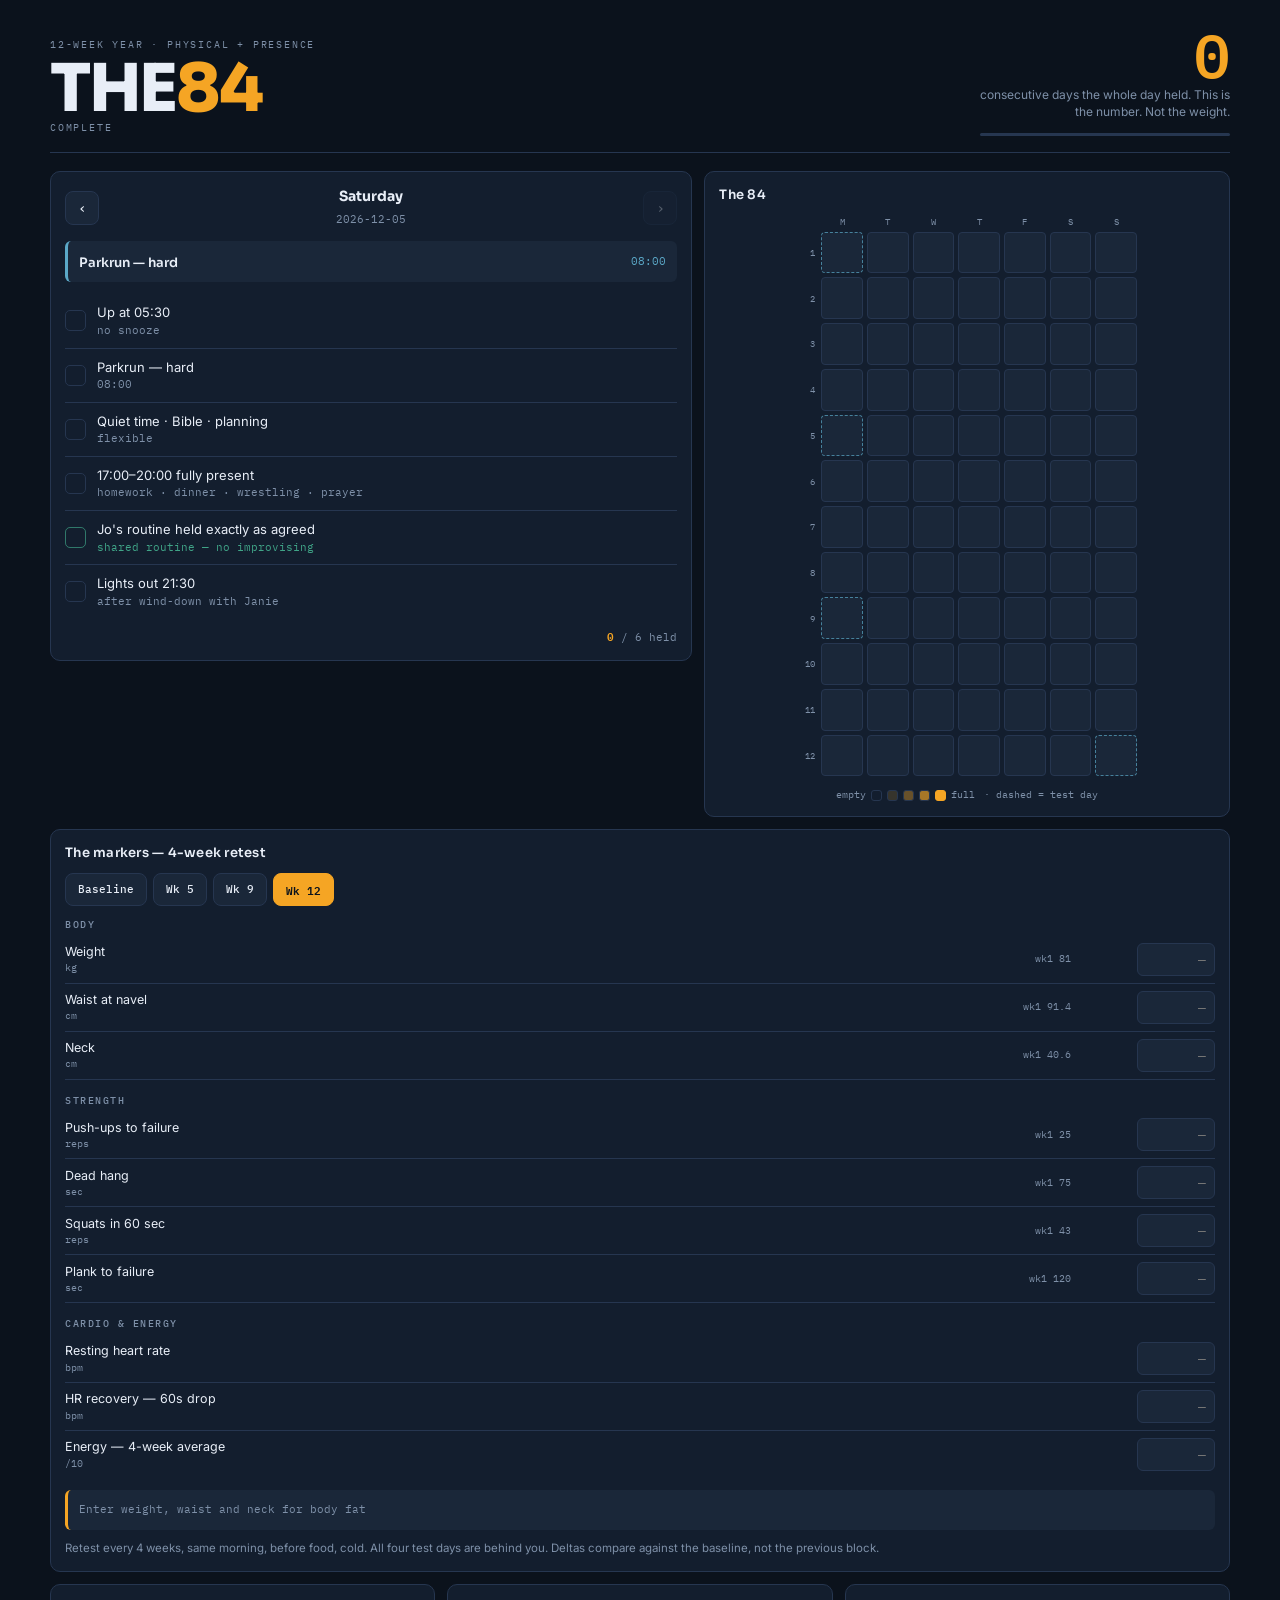
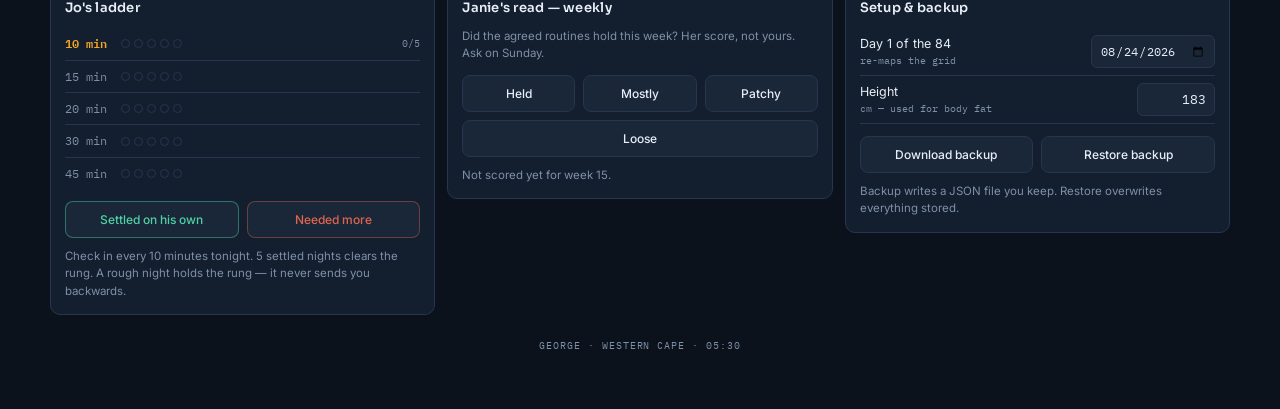
==== index.html @ e66fe317 "Convert the tracker to a standalone offline PWA the-84-v4.html was a fragment: it opened with <style" ====
<!doctype html>
<html lang="en">
<head>
<meta charset="utf-8" />
<meta name="viewport" content="width=device-width, initial-scale=1, viewport-fit=cover" />
<title>The 84</title>
<meta name="description" content="Personal 12-week accountability tracker — daily habits, training, and body metrics." />

<link rel="manifest" href="manifest.json" />
<meta name="theme-color" content="#0B121C" />

<meta name="apple-mobile-web-app-capable" content="yes" />
<meta name="mobile-web-app-capable" content="yes" />
<meta name="apple-mobile-web-app-status-bar-style" content="black-translucent" />
<meta name="apple-mobile-web-app-title" content="The 84" />
<link rel="apple-touch-icon" href="icons/apple-touch-icon.png" />
<link rel="icon" type="image/png" sizes="32x32" href="icons/favicon-32.png" />

<link rel="stylesheet" href="fonts.css" />
<style>

:root{
  --bg:#0B121C; --panel:#131E2E; --panel2:#1A2739; --line:#263650;
  --ink:#E8EEF7; --dim:#7E90A8;
  --amber:#F5A524; --sky:#5BA8C7; --mint:#4FD1A5; --clay:#E0654F;
  --r:10px; --gap:12px;
}
*{box-sizing:border-box;-webkit-tap-highlight-color:transparent}

#the84{background:var(--bg);color:var(--ink);font-family:'Inter',system-ui,-apple-system,sans-serif;
  padding:16px 14px 40px;line-height:1.45;overflow-x:hidden;max-width:100%}
#the84 .wrap{max-width:1180px;margin:0 auto;width:100%}

#the84 .eyebrow{font-family:'IBM Plex Mono',ui-monospace,monospace;font-size:10px;
  letter-spacing:.18em;text-transform:uppercase;color:var(--dim)}
#the84 h1{font-family:'Sora',system-ui,sans-serif;font-weight:800;
  font-size:clamp(38px,8vw,66px);line-height:.92;letter-spacing:-.035em;margin:6px 0 2px}
#the84 h1 span{color:var(--amber)}
#the84 h2{font-family:'Sora',system-ui,sans-serif;font-weight:600;font-size:13px;
  letter-spacing:.02em;margin:0 0 10px}
#the84 h3{font-family:'IBM Plex Mono',monospace;font-size:9.5px;letter-spacing:.16em;
  text-transform:uppercase;color:var(--dim);margin:14px 0 4px;font-weight:500}
#the84 h3:first-child{margin-top:0}
#the84 .panel{background:var(--panel);border:1px solid var(--line);border-radius:var(--r);
  padding:14px;min-width:0}

/* ---------- header (rebuilt) ---------- */
#the84 .head{border-bottom:1px solid var(--line);padding-bottom:16px;margin-bottom:18px}
#the84 .headL{min-width:0}
#the84 .headR{min-width:0;width:100%;margin-top:12px;
  border-top:1px solid var(--line);padding-top:12px}
#the84 .hero{display:flex;align-items:baseline;gap:12px}
#the84 .streakNum{font-family:'IBM Plex Mono',monospace;font-weight:600;
  font-size:clamp(42px,9vw,60px);line-height:1;color:var(--amber);flex:none}
#the84 .streakLbl{font-size:12px;color:var(--dim);min-width:0}
#the84 .prog{height:3px;background:var(--line);border-radius:2px;margin-top:12px;
  overflow:hidden;width:100%}
#the84 .prog i{display:block;height:100%;background:var(--amber);transition:width .3s}

@media (min-width:680px){
  #the84{padding:24px 22px 56px}
  #the84 .head{display:flex;justify-content:space-between;align-items:flex-end;gap:28px}
  #the84 .headL{flex:1 1 auto}
  #the84 .headR{flex:0 0 250px;max-width:250px;margin-top:0;border-top:none;padding-top:0}
  #the84 .hero{flex-direction:column;align-items:flex-end;gap:2px;text-align:right}
  #the84 .streakLbl{text-align:right}
}
@media (min-width:900px){
  #the84 .cols.main{grid-template-columns:minmax(0,1.1fr) minmax(0,.9fr)}
  #the84 .cols.rest{grid-template-columns:repeat(2,minmax(0,1fr))}
}
@media (min-width:1240px){#the84 .cols.rest{grid-template-columns:repeat(3,minmax(0,1fr))}}

#the84 .cols{display:grid;gap:var(--gap);grid-template-columns:minmax(0,1fr);align-items:start}
#the84 .cols + .cols{margin-top:var(--gap)}

#the84 .nav{display:flex;align-items:center;gap:8px;margin-bottom:12px}
#the84 .nav button{background:var(--panel2);border:1px solid var(--line);color:var(--ink);
  border-radius:8px;width:34px;height:34px;font-size:15px;cursor:pointer;
  font-family:'IBM Plex Mono',monospace;flex:none}
#the84 .nav button:disabled{opacity:.3;cursor:default}
#the84 .navLbl{flex:1;text-align:center;min-width:0}
#the84 .navLbl b{font-family:'Sora',sans-serif;font-size:14px;display:block}
#the84 .navLbl i{font-style:normal;font-size:11px;color:var(--dim);font-family:'IBM Plex Mono',monospace}

#the84 .train{display:flex;justify-content:space-between;align-items:center;gap:10px;
  background:var(--panel2);border-left:3px solid var(--sky);border-radius:6px;
  padding:9px 11px;margin-bottom:12px;flex-wrap:wrap}
#the84 .train b{font-family:'Sora',sans-serif;font-size:13px;font-weight:600}
#the84 .train i{font-style:normal;font-family:'IBM Plex Mono',monospace;font-size:11px;color:var(--sky)}

#the84 .chk{display:flex;align-items:center;gap:11px;padding:9px 0;
  border-bottom:1px solid var(--line);cursor:pointer}
#the84 .chk:last-child{border-bottom:none}
#the84 .box{flex:none;width:21px;height:21px;border-radius:5px;border:1.5px solid var(--line);
  display:flex;align-items:center;justify-content:center;font-size:12px;font-weight:700;
  color:var(--bg);transition:.14s}
#the84 .chk.on .box{background:var(--amber);border-color:var(--amber)}
#the84 .chk.shared .box{border-color:rgba(79,209,165,.5)}
#the84 .chk.shared.on .box{background:var(--mint);border-color:var(--mint)}
#the84 .chkTxt{flex:1;font-size:13px;min-width:0}
#the84 .chk.on .chkTxt{color:var(--dim)}
#the84 .chkTxt em{font-style:normal;display:block;font-size:10.5px;color:var(--dim);
  font-family:'IBM Plex Mono',monospace;margin-top:1px}
#the84 .chk.shared .chkTxt em{color:var(--mint);opacity:.75}
#the84 .chk:focus-visible{outline:2px solid var(--sky);outline-offset:2px;border-radius:4px}
#the84 .tally{font-family:'IBM Plex Mono',monospace;font-size:11px;color:var(--dim);
  text-align:right;margin-top:10px}
#the84 .tally b{color:var(--amber)}

#the84 .gridBox{max-width:340px;margin:0 auto}
#the84 .grid{display:grid;grid-template-columns:20px repeat(7,minmax(0,1fr));gap:4px;align-items:center}
#the84 .gh{font-family:'IBM Plex Mono',monospace;font-size:9px;color:var(--dim);text-align:center}
#the84 .gwk{font-family:'IBM Plex Mono',monospace;font-size:9px;color:var(--dim);
  text-align:right;padding-right:2px}
#the84 .cell{aspect-ratio:1;border-radius:4px;background:var(--panel2);
  border:1px solid var(--line);cursor:pointer;position:relative}
#the84 .cell.d1{background:rgba(245,165,36,.16)}
#the84 .cell.d2{background:rgba(245,165,36,.38)}
#the84 .cell.d3{background:rgba(245,165,36,.66)}
#the84 .cell.d4{background:var(--amber);border-color:var(--amber)}
#the84 .cell.today{box-shadow:0 0 0 2px var(--sky)}
#the84 .cell.future{opacity:.4;cursor:default}
#the84 .cell.test{border-style:dashed;border-color:rgba(91,168,199,.7)}
#the84 .cell:focus-visible{outline:2px solid var(--sky);outline-offset:2px}
#the84 .legend{display:flex;align-items:center;gap:5px;margin-top:12px;justify-content:center;
  font-family:'IBM Plex Mono',monospace;font-size:9.5px;color:var(--dim);flex-wrap:wrap}
#the84 .lk{width:11px;height:11px;border-radius:3px;border:1px solid var(--line);flex:none}

#the84 .rung{display:flex;align-items:center;gap:10px;padding:7px 0;border-bottom:1px solid var(--line)}
#the84 .rung:last-of-type{border-bottom:none}
#the84 .rungN{flex:none;width:46px;font-family:'IBM Plex Mono',monospace;font-size:12px;color:var(--dim)}
#the84 .rung.cur .rungN{color:var(--amber);font-weight:600}
#the84 .rung.done .rungN{color:var(--mint)}
#the84 .pips{display:flex;gap:4px;flex:1}
#the84 .pip{width:9px;height:9px;border-radius:50%;border:1px solid var(--line);flex:none}
#the84 .pip.on{background:var(--mint);border-color:var(--mint)}
#the84 .rungS{font-family:'IBM Plex Mono',monospace;font-size:10px;color:var(--dim);flex:none}

#the84 .btnrow{display:flex;gap:8px;margin-top:12px;flex-wrap:wrap}
#the84 .btn{flex:1 1 96px;padding:10px;border-radius:8px;border:1px solid var(--line);
  background:var(--panel2);color:var(--ink);font-size:12px;font-weight:500;cursor:pointer;
  font-family:'Inter',sans-serif}
#the84 .btn.good{border-color:rgba(79,209,165,.45);color:var(--mint)}
#the84 .btn.bad{border-color:rgba(224,101,79,.4);color:var(--clay)}
#the84 .btn.on{background:var(--amber);color:var(--bg);border-color:var(--amber);font-weight:600}
#the84 .btn.sm{flex:0 0 auto;padding:6px 12px;font-size:11px;font-family:'IBM Plex Mono',monospace}
#the84 .btn:focus-visible{outline:2px solid var(--sky);outline-offset:2px}

#the84 .mrow{display:flex;align-items:center;gap:8px;padding:7px 0;border-bottom:1px solid var(--line)}
#the84 .mrow:last-of-type{border-bottom:none}
#the84 .mlbl{flex:1;font-size:12.5px;min-width:0}
#the84 .mlbl em{font-style:normal;display:block;font-size:10px;color:var(--dim);
  font-family:'IBM Plex Mono',monospace}
#the84 input[type=number],#the84 input[type=text],#the84 input[type=date]{
  background:var(--panel2);border:1px solid var(--line);color:var(--ink);
  border-radius:6px;padding:7px 8px;font-size:13px;
  font-family:'IBM Plex Mono',monospace;text-align:right;width:78px;flex:none}
#the84 input[type=date]{width:auto;text-align:left;font-size:12px}
#the84 input:focus-visible{outline:2px solid var(--sky);outline-offset:1px}
#the84 .base{font-family:'IBM Plex Mono',monospace;font-size:10px;color:var(--dim);
  width:56px;text-align:right;flex:none}
#the84 .delta{font-family:'IBM Plex Mono',monospace;font-size:10.5px;width:50px;
  text-align:right;flex:none}
#the84 .up{color:var(--mint)} #the84 .dn{color:var(--clay)}

#the84 .calc{background:var(--panel2);border-radius:6px;padding:10px 11px;margin-top:12px;
  border-left:3px solid var(--amber)}
#the84 .calcRow{display:flex;justify-content:space-between;align-items:baseline;gap:10px;
  font-family:'IBM Plex Mono',monospace;font-size:11px;color:var(--dim);padding:2px 0}
#the84 .calcRow b{color:var(--ink);font-size:14px;font-weight:600;white-space:nowrap}
#the84 .calcRow b.amb{color:var(--amber)}

#the84 .blocks{display:flex;gap:6px;margin-bottom:12px;flex-wrap:wrap}
#the84 .note{font-size:11.5px;color:var(--dim);margin-top:10px;line-height:1.5}
#the84 .toast{position:fixed;bottom:16px;left:50%;transform:translateX(-50%);
  background:var(--panel2);border:1px solid var(--line);color:var(--ink);
  padding:9px 15px;border-radius:20px;font-size:12px;z-index:99;opacity:0;
  transition:.25s;pointer-events:none}
#the84 .toast.show{opacity:1}
#the84 .foot{text-align:center;font-family:'IBM Plex Mono',monospace;font-size:9.5px;
  color:var(--dim);letter-spacing:.1em;margin-top:24px}
@media (prefers-reduced-motion:reduce){#the84 *{transition:none!important}}
</style>
<style>
/* Standalone-app adjustments. The stylesheet above is the app's own, unchanged;
   these rules only handle being a real page instead of an embedded fragment. */
html,body{margin:0;padding:0;background:var(--bg)}
body{
  /* viewport-fit=cover lets the page paint under the notch and home indicator;
     inset the content back out of them. */
  padding:env(safe-area-inset-top) env(safe-area-inset-right)
          env(safe-area-inset-bottom) env(safe-area-inset-left);
  -webkit-text-size-adjust:100%;
}
/* keep the toast clear of the home indicator */
#the84 .toast{bottom:calc(16px + env(safe-area-inset-bottom))}
</style>
</head>
<body>
<div id="the84"><div class="wrap">

  <div class="head">
    <div class="headL">
      <div class="eyebrow">12-week year · physical + presence</div>
      <h1>THE<span>84</span></h1>
      <div class="eyebrow" id="subhead">Loading…</div>
    </div>
    <div class="headR">
      <div class="hero">
        <div class="streakNum" id="streak">0</div>
        <div class="streakLbl">consecutive days the whole day held. This is the number. Not the weight.</div>
      </div>
      <div class="prog"><i id="progBar" style="width:0%"></i></div>
    </div>
  </div>

  <div class="cols main">
    <div class="panel">
      <div class="nav">
        <button id="prev" aria-label="Previous day">‹</button>
        <div class="navLbl"><b id="dayName">—</b><i id="dayMeta">—</i></div>
        <button id="next" aria-label="Next day">›</button>
      </div>
      <div class="train"><div><b id="trainWhat">—</b></div><i id="trainWhen">—</i></div>
      <div id="checks"></div>
      <div class="tally" id="tally"></div>
    </div>

    <div class="panel">
      <h2>The 84</h2>
      <div class="gridBox">
        <div class="grid" id="grid"></div>
        <div class="legend">
          <span>empty</span><span class="lk"></span>
          <span class="lk" style="background:rgba(245,165,36,.16)"></span>
          <span class="lk" style="background:rgba(245,165,36,.38)"></span>
          <span class="lk" style="background:rgba(245,165,36,.66)"></span>
          <span class="lk" style="background:#F5A524;border-color:#F5A524"></span>
          <span>full</span>
          <span style="margin-left:4px">· dashed = test day</span>
        </div>
      </div>
    </div>
  </div>

  <div class="cols rest">
    <div class="panel" style="grid-column:1/-1">
      <h2>The markers — 4-week retest</h2>
      <div class="blocks" id="blocks"></div>
      <div id="metrics"></div>
      <div class="calc" id="calc"></div>
      <div class="note" id="testNote"></div>
    </div>

    <div class="panel">
      <h2>Jo's ladder</h2>
      <div id="ladder"></div>
      <div class="btnrow">
        <button class="btn good" id="joGood">Settled on his own</button>
        <button class="btn bad" id="joBad">Needed more</button>
      </div>
      <div class="note" id="joNote"></div>
    </div>

    <div class="panel">
      <h2>Janie's read — weekly</h2>
      <div class="note" style="margin:0 0 10px">Did the agreed routines hold this week? Her score, not yours. Ask on Sunday.</div>
      <div class="btnrow" id="janie"></div>
      <div class="note" id="janieNote"></div>
    </div>

    <div class="panel">
      <h2>Setup &amp; backup</h2>
      <div class="mrow"><div class="mlbl">Day 1 of the 84<em>re-maps the grid</em></div>
        <input type="date" id="startDate"></div>
      <div class="mrow"><div class="mlbl">Height<em>cm — used for body fat</em></div>
        <input type="text" inputmode="decimal" id="height"></div>
      <div class="btnrow">
        <button class="btn" id="exp">Download backup</button>
        <button class="btn" id="impBtn">Restore backup</button>
      </div>
      <input type="file" id="imp" accept="application/json" style="display:none">
      <div class="note">Backup writes a JSON file you keep. Restore overwrites everything stored.</div>
    </div>
  </div>

  <div class="foot">GEORGE · WESTERN CAPE · 05:30</div>
  <div class="toast" id="toast"></div>
</div></div>

<script>
(function(){
const KEY='the84:state:v1';
const $=id=>document.getElementById(id);

const PLAN={
  1:{t:'Lift — legs priority',w:'05:45–06:45',q:'07:15',s:'17:00',n:'Pickup 14:30'},
  2:{t:'Run — 4×4 intervals',w:'05:45–06:50',q:'07:50',s:'15:15',n:'School run 07:15 · leave 15:40'},
  3:{t:'Lift — legs priority',w:'05:45–06:45',q:'07:15',s:'17:00',n:'Art class 14:00 · pickup covered'},
  4:{t:'Run — easy Zone 2',w:'05:45–06:50',q:'07:50',s:'15:15',n:'School run 07:15 · leave 15:40'},
  5:{t:'Lift — legs priority',w:'05:45–06:45',q:'07:15',s:'17:00',n:''},
  6:{t:'Parkrun — hard',w:'08:00',q:'flexible',s:'—',n:''},
  0:{t:'Mobility + walk',w:'post-church',q:'flexible',s:'—',n:'Church 10:00'}
};
const DN=['Sunday','Monday','Tuesday','Wednesday','Thursday','Friday','Saturday'];

const BODY=[
  {k:'weight',l:'Weight',u:'kg',good:'down'},
  {k:'waist',l:'Waist at navel',u:'cm',good:'down'},
  {k:'neck',l:'Neck',u:'cm',good:'none'}
];
const STRENGTH=[
  {k:'push',l:'Push-ups to failure',u:'reps',good:'up'},
  {k:'hang',l:'Dead hang',u:'sec',good:'up'},
  {k:'squat60',l:'Squats in 60 sec',u:'reps',good:'up'},
  {k:'plank',l:'Plank to failure',u:'sec',good:'up'}
];
const CARDIO=[
  {k:'rhr',l:'Resting heart rate',u:'bpm',good:'down'},
  {k:'hrr',l:'HR recovery — 60s drop',u:'bpm',good:'up'},
  {k:'energy',l:'Energy — 4-week average',u:'/10',good:'up'}
];
const RUNGS=[10,15,20,30,45], NIGHTS=5;
const OFFSETS=[0,28,56,83];               // final test lands on day 84, inside the grid
const LABELS=['Baseline','Wk 5','Wk 9','Wk 12'];
const SEED={b1:{date:'2026-08-24',weight:81,waist:91.4,neck:40.6,push:25,hang:75,squat60:43,plank:120}};

let S={start:'2026-08-24',height:183,days:{},jo:{rung:0,nights:0,log:{}},janie:{},tests:null};
let cur=iso(new Date()), blk=null;

function iso(d){return d.getFullYear()+'-'+String(d.getMonth()+1).padStart(2,'0')+'-'+String(d.getDate()).padStart(2,'0')}
function parse(s){const p=s.split('-');return new Date(+p[0],+p[1]-1,+p[2])}
function addDays(s,n){const d=parse(s);d.setDate(d.getDate()+n);return iso(d)}
function dayIndex(s){return Math.round((parse(s)-parse(S.start))/86400000)}
function testDay(n){return addDays(S.start,OFFSETS[n-1])}
function num(v){                            // accepts 91,4 and 91.4
  if(v===''||v==null)return null;
  const n=parseFloat(String(v).replace(',','.'));
  return isNaN(n)?null:n;
}

function bodyFat(t){
  if(!t||t.waist==null||t.neck==null||!S.height)return null;
  const d=t.waist-t.neck; if(d<=0)return null;
  const v=495/(1.0324-0.19077*Math.log10(d)+0.15456*Math.log10(S.height))-450;
  return (v>0&&v<60)?v:null;
}

function checksFor(d){
  const dow=parse(d).getDay(),p=PLAN[dow],wk=dow>=1&&dow<=5;
  const c=[{k:'rise',t:'Up at 05:30',s:'no snooze'},{k:'train',t:p.t,s:p.w},
           {k:'quiet',t:'Quiet time · Bible · planning',s:wk?'from '+p.q:'flexible'}];
  if(wk){c.push({k:'deep',t:'08:00–09:30 deep work held',s:'no meetings booked in'});
         c.push({k:'shut',t:'Work shut down by '+p.s,s:'tomorrow planned, laptop closed'})}
  c.push({k:'present',t:'17:00–20:00 fully present',s:'homework · dinner · wrestling · prayer'});
  c.push({k:'jo',t:"Jo's routine held exactly as agreed",s:'shared routine — no improvising',shared:true});
  c.push({k:'lights',t:'Lights out 21:30',s:'after wind-down with Janie'});
  return c;
}

function toast(m){const t=$('toast');t.textContent=m;t.classList.add('show');
  setTimeout(()=>t.classList.remove('show'),1900)}

function load(){
  try{const raw=localStorage.getItem(KEY);if(raw)S=Object.assign(S,JSON.parse(raw))}catch(e){}
  if(!S.tests||!S.tests.b1){S.tests=Object.assign({},SEED,S.tests||{});save()}
}
let tmr;
function write(){
  try{localStorage.setItem(KEY,JSON.stringify(S))}
  catch(e){toast('Could not save — this session only')}}
function save(){clearTimeout(tmr);tmr=setTimeout(()=>{tmr=null;write()},400)}
// A home-screen app can be suspended before the 400ms timer fires; flush first.
function flush(){if(tmr){clearTimeout(tmr);tmr=null;write()}}
document.addEventListener('visibilitychange',()=>{if(document.visibilityState==='hidden')flush()});
window.addEventListener('pagehide',flush);

function dayScore(d){const c=checksFor(d),r=S.days[d]||{};let n=0;
  c.forEach(x=>{if(r[x.k])n++});return{n:n,of:c.length}}
function streak(){let n=0,d=iso(new Date());
  if(dayScore(d).n<dayScore(d).of)d=addDays(d,-1);
  for(;;){const s=dayScore(d);if(s.n>0&&s.n===s.of){n++;d=addDays(d,-1)}else break}return n}

function metricRows(host,list,b,base){
  list.forEach(x=>{
    const row=document.createElement('div');row.className='mrow';
    const bv=base?base[x.k]:null, v=b?b[x.k]:null;
    let dl='',cl='';
    if(bv!=null&&v!=null&&blk>1&&x.good!=='none'){
      const d=Math.round((v-bv)*10)/10;
      if(d!==0){dl=(d>0?'+':'')+d;cl=((d>0)===(x.good==='up'))?'up':'dn'}
    }
    row.innerHTML='<div class="mlbl">'+x.l+'<em>'+x.u+'</em></div>'+
      '<div class="base">'+(blk>1&&bv!=null?'wk1 '+bv:'')+'</div>'+
      '<div class="delta '+cl+'">'+dl+'</div>';
    const inp=document.createElement('input');
    inp.type='text';inp.inputMode='decimal';
    inp.setAttribute('aria-label',x.l);inp.value=v!=null?v:'';inp.placeholder='—';
    inp.onchange=()=>{
      S.tests['b'+blk]=S.tests['b'+blk]||{date:testDay(blk)};
      S.tests['b'+blk][x.k]=num(inp.value);
      save();render()};
    row.appendChild(inp);host.appendChild(row);
  });
}

function render(){
  const idx=dayIndex(cur),wk=Math.max(1,Math.floor(idx/7)+1);
  const todayIdx=dayIndex(iso(new Date()));
  if(blk===null)blk=Math.min(4,Math.max(1,Math.floor(todayIdx/28)+1));

  $('subhead').textContent = idx<0?'Starts '+S.start
    : idx>83?'Complete':'Week '+wk+' of 12 · day '+(idx+1)+' of 84';
  $('streak').textContent=streak();
  const done=Object.keys(S.days).filter(d=>{const s=dayScore(d);return s.n>0&&s.n===s.of}).length;
  $('progBar').style.width=Math.min(100,done/84*100)+'%';

  const dow=parse(cur).getDay(),p=PLAN[dow];
  $('dayName').textContent=DN[dow];
  $('dayMeta').textContent=cur+(p.n?' · '+p.n:'');
  $('trainWhat').textContent=p.t;$('trainWhen').textContent=p.w;
  $('next').disabled = cur>=iso(new Date());

  const rec=S.days[cur]||{},box=$('checks');box.innerHTML='';
  checksFor(cur).forEach(c=>{
    const el=document.createElement('div');
    el.className='chk'+(rec[c.k]?' on':'')+(c.shared?' shared':'');
    el.tabIndex=0;el.setAttribute('role','checkbox');
    el.setAttribute('aria-checked',rec[c.k]?'true':'false');
    el.innerHTML='<div class="box">'+(rec[c.k]?'✓':'')+'</div><div class="chkTxt">'+c.t+'<em>'+c.s+'</em></div>';
    const go=()=>{S.days[cur]=S.days[cur]||{};S.days[cur][c.k]=!S.days[cur][c.k];save();render()};
    el.onclick=go;el.onkeydown=e=>{if(e.key===' '||e.key==='Enter'){e.preventDefault();go()}};
    box.appendChild(el);
  });
  const sc=dayScore(cur);$('tally').innerHTML='<b>'+sc.n+'</b> / '+sc.of+' held';

  const g=$('grid');g.innerHTML='';
  g.appendChild(Object.assign(document.createElement('div'),{className:'gh'}));
  ['M','T','W','T','F','S','S'].forEach(x=>{const e=document.createElement('div');
    e.className='gh';e.textContent=x;g.appendChild(e)});
  const today=iso(new Date());
  const testDays=[1,2,3,4].map(testDay);
  for(let w=0;w<12;w++){
    const l=document.createElement('div');l.className='gwk';l.textContent=w+1;g.appendChild(l);
    for(let i=0;i<7;i++){
      const d=addDays(S.start,w*7+i),c=document.createElement('div'),s=dayScore(d);
      const lvl=s.n===0?0:s.n===s.of?4:s.n>=s.of-2?3:s.n>=Math.ceil(s.of/2)?2:1;
      c.className='cell'+(lvl?' d'+lvl:'')+(d===today?' today':'')+(d>today?' future':'')+
        (testDays.indexOf(d)>-1?' test':'');
      c.title=d+' — '+s.n+'/'+s.of+(testDays.indexOf(d)>-1?' · test day':'');
      if(d<=today){c.tabIndex=0;
        const go=()=>{cur=d;render();window.scrollTo({top:0,behavior:'smooth'})};
        c.onclick=go;c.onkeydown=e=>{if(e.key==='Enter'||e.key===' '){e.preventDefault();go()}}}
      g.appendChild(c);
    }
  }

  const bb=$('blocks');bb.innerHTML='';
  [1,2,3,4].forEach(n=>{
    const b=document.createElement('button');
    b.className='btn sm'+(blk===n?' on':'');b.textContent=LABELS[n-1];
    b.onclick=()=>{blk=n;render()};bb.appendChild(b);
  });
  const base=S.tests.b1||{}, B=S.tests['b'+blk]||{};
  const m=$('metrics');m.innerHTML='';
  const hA=document.createElement('h3');hA.textContent='Body';m.appendChild(hA);
  metricRows(m,BODY,B,base);
  const hB=document.createElement('h3');hB.textContent='Strength';m.appendChild(hB);
  metricRows(m,STRENGTH,B,base);
  const hC=document.createElement('h3');hC.textContent='Cardio & energy';m.appendChild(hC);
  metricRows(m,CARDIO,B,base);

  const bf=bodyFat(B), bf0=bodyFat(base), c=$('calc');
  if(bf!=null&&B.weight!=null){
    const fat=B.weight*bf/100, lean=B.weight-fat;
    let d='';
    if(bf0!=null&&blk>1){const dd=Math.round((bf-bf0)*10)/10;
      if(dd!==0)d=' <span class="'+(dd<0?'up':'dn')+'">'+(dd>0?'+':'')+dd+'</span>'}
    c.innerHTML='<div class="calcRow"><span>Body fat — Navy estimate</span><b class="amb">'+bf.toFixed(1)+'%'+d+'</b></div>'+
      '<div class="calcRow"><span>Fat mass</span><b>'+fat.toFixed(1)+' kg</b></div>'+
      '<div class="calcRow"><span>Lean mass</span><b>'+lean.toFixed(1)+' kg</b></div>'+
      '<div class="calcRow"><span>Waist-to-height</span><b>'+(B.waist/S.height).toFixed(3)+'</b></div>';
  } else c.innerHTML='<div class="calcRow"><span>Enter weight, waist and neck for body fat</span></div>';

  const nextT=testDays.filter(d=>d>today)[0];
  $('testNote').textContent='Retest every 4 weeks, same morning, before food, cold. '+
    (nextT?'Next test day: '+nextT+'.':'All four test days are behind you.')+
    ' Deltas compare against the baseline, not the previous block.';

  const L=$('ladder');L.innerHTML='';
  RUNGS.forEach((mm,i)=>{
    const el=document.createElement('div');
    el.className='rung'+(i===S.jo.rung?' cur':'')+(i<S.jo.rung?' done':'');
    let pips='';for(let k=0;k<NIGHTS;k++){const on=i<S.jo.rung||(i===S.jo.rung&&k<S.jo.nights);
      pips+='<span class="pip'+(on?' on':'')+'"></span>'}
    el.innerHTML='<div class="rungN">'+mm+' min</div><div class="pips">'+pips+'</div>'+
      '<div class="rungS">'+(i<S.jo.rung?'cleared':i===S.jo.rung?S.jo.nights+'/'+NIGHTS:'')+'</div>';
    L.appendChild(el);
  });
  $('joNote').textContent = S.jo.rung>=RUNGS.length
    ? 'Ladder complete. He goes down on his own. You sleep in your own bed.'
    : 'Check in every '+RUNGS[S.jo.rung]+' minutes tonight. '+NIGHTS+' settled nights clears the rung. A rough night holds the rung — it never sends you backwards.';

  const jw='w'+wk,jv=S.janie[jw]||0,jb=$('janie');jb.innerHTML='';
  [['Held',5],['Mostly',4],['Patchy',2],['Loose',1]].forEach(([l,v])=>{
    const b=document.createElement('button');b.className='btn'+(jv===v?' on':'');b.textContent=l;
    b.onclick=()=>{S.janie[jw]=(jv===v?0:v);save();render()};jb.appendChild(b)});
  const s2=Object.values(S.janie).filter(x=>x>0);
  $('janieNote').textContent = s2.length
    ? 'Weeks scored: '+s2.length+' · average '+(s2.reduce((a,b)=>a+b,0)/s2.length).toFixed(1)+'/5'
    : 'Not scored yet for week '+wk+'.';

  $('startDate').value=S.start;
  $('height').value=S.height||'';
}

$('prev').onclick=()=>{cur=addDays(cur,-1);render()};
$('next').onclick=()=>{if(cur<iso(new Date())){cur=addDays(cur,1);render()}};
$('joGood').onclick=()=>{
  if(S.jo.rung>=RUNGS.length)return;
  S.jo.nights++;S.jo.log[cur]=1;
  if(S.jo.nights>=NIGHTS){S.jo.rung++;S.jo.nights=0;
    toast(S.jo.rung>=RUNGS.length?'Ladder complete.':'Rung cleared — now '+RUNGS[S.jo.rung]+' min')}
  else toast('Logged. '+(NIGHTS-S.jo.nights)+' to clear the rung');
  save();render()};
$('joBad').onclick=()=>{S.jo.log[cur]=0;toast('Logged. Same rung tomorrow — no penalty.');save();render()};
$('startDate').onchange=e=>{S.start=e.target.value;save();render()};
$('height').onchange=e=>{S.height=num(e.target.value);save();render()};

$('exp').onclick=()=>{
  const blob=new Blob([JSON.stringify(S,null,2)],{type:'application/json'});
  const a=document.createElement('a');a.href=URL.createObjectURL(blob);
  a.download='the84-backup-'+iso(new Date())+'.json';a.click();
  URL.revokeObjectURL(a.href);toast('Backup downloaded')};
$('impBtn').onclick=()=>$('imp').click();
$('imp').onchange=e=>{
  const f=e.target.files[0];if(!f)return;
  const r=new FileReader();
  r.onload=()=>{try{S=Object.assign(S,JSON.parse(r.result));save();render();toast('Backup restored')}
    catch(err){toast('That file could not be read')}};
  r.readAsText(f);e.target.value=''};

load();render();
})();
</script>

<script>
  // Registering the service worker is what makes the app available offline.
  // Failure is non-fatal — the app still runs, it just needs the network.
  if ('serviceWorker' in navigator) {
    window.addEventListener('load', function () {
      navigator.serviceWorker.register('sw.js', { scope: './' }).catch(function (err) {
        console.warn('Service worker registration failed:', err);
      });
    });
  }
</script>
</body>
</html>
---- fonts.css ----
/*
 * Self-hosted latin subsets of the three Google fonts the app uses.
 * Bundled rather than @import-ed from fonts.googleapis.com so the app renders
 * in its real typefaces with no network — an @import would silently fall back
 * to system fonts offline.
 *
 * Inter and Sora are variable fonts: one file each covers every weight.
 * All three are licensed under the SIL Open Font License 1.1.
 *
 * Generated by tools/fetch-fonts.js — do not edit by hand.
 */
@font-face{font-family:'IBM Plex Mono';font-style:normal;font-weight:400;font-display:swap;
  src:url(fonts/ibm-plex-mono-400.woff2) format('woff2');
  unicode-range:U+0000-00FF, U+0131, U+0152-0153, U+02BB-02BC, U+02C6, U+02DA, U+02DC, U+0304, U+0308, U+0329, U+2000-206F, U+20AC, U+2122, U+2191, U+2193, U+2212, U+2215, U+FEFF, U+FFFD}
@font-face{font-family:'IBM Plex Mono';font-style:normal;font-weight:500;font-display:swap;
  src:url(fonts/ibm-plex-mono-500.woff2) format('woff2');
  unicode-range:U+0000-00FF, U+0131, U+0152-0153, U+02BB-02BC, U+02C6, U+02DA, U+02DC, U+0304, U+0308, U+0329, U+2000-206F, U+20AC, U+2122, U+2191, U+2193, U+2212, U+2215, U+FEFF, U+FFFD}
@font-face{font-family:'IBM Plex Mono';font-style:normal;font-weight:600;font-display:swap;
  src:url(fonts/ibm-plex-mono-600.woff2) format('woff2');
  unicode-range:U+0000-00FF, U+0131, U+0152-0153, U+02BB-02BC, U+02C6, U+02DA, U+02DC, U+0304, U+0308, U+0329, U+2000-206F, U+20AC, U+2122, U+2191, U+2193, U+2212, U+2215, U+FEFF, U+FFFD}
@font-face{font-family:'Inter';font-style:normal;font-weight:100 900;font-display:swap;
  src:url(fonts/inter-var.woff2) format('woff2');
  unicode-range:U+0000-00FF, U+0131, U+0152-0153, U+02BB-02BC, U+02C6, U+02DA, U+02DC, U+0304, U+0308, U+0329, U+2000-206F, U+20AC, U+2122, U+2191, U+2193, U+2212, U+2215, U+FEFF, U+FFFD}
@font-face{font-family:'Sora';font-style:normal;font-weight:100 800;font-display:swap;
  src:url(fonts/sora-var.woff2) format('woff2');
  unicode-range:U+0000-00FF, U+0131, U+0152-0153, U+02BB-02BC, U+02C6, U+02DA, U+02DC, U+0304, U+0308, U+0329, U+2000-206F, U+20AC, U+2122, U+2191, U+2193, U+2212, U+2215, U+FEFF, U+FFFD}
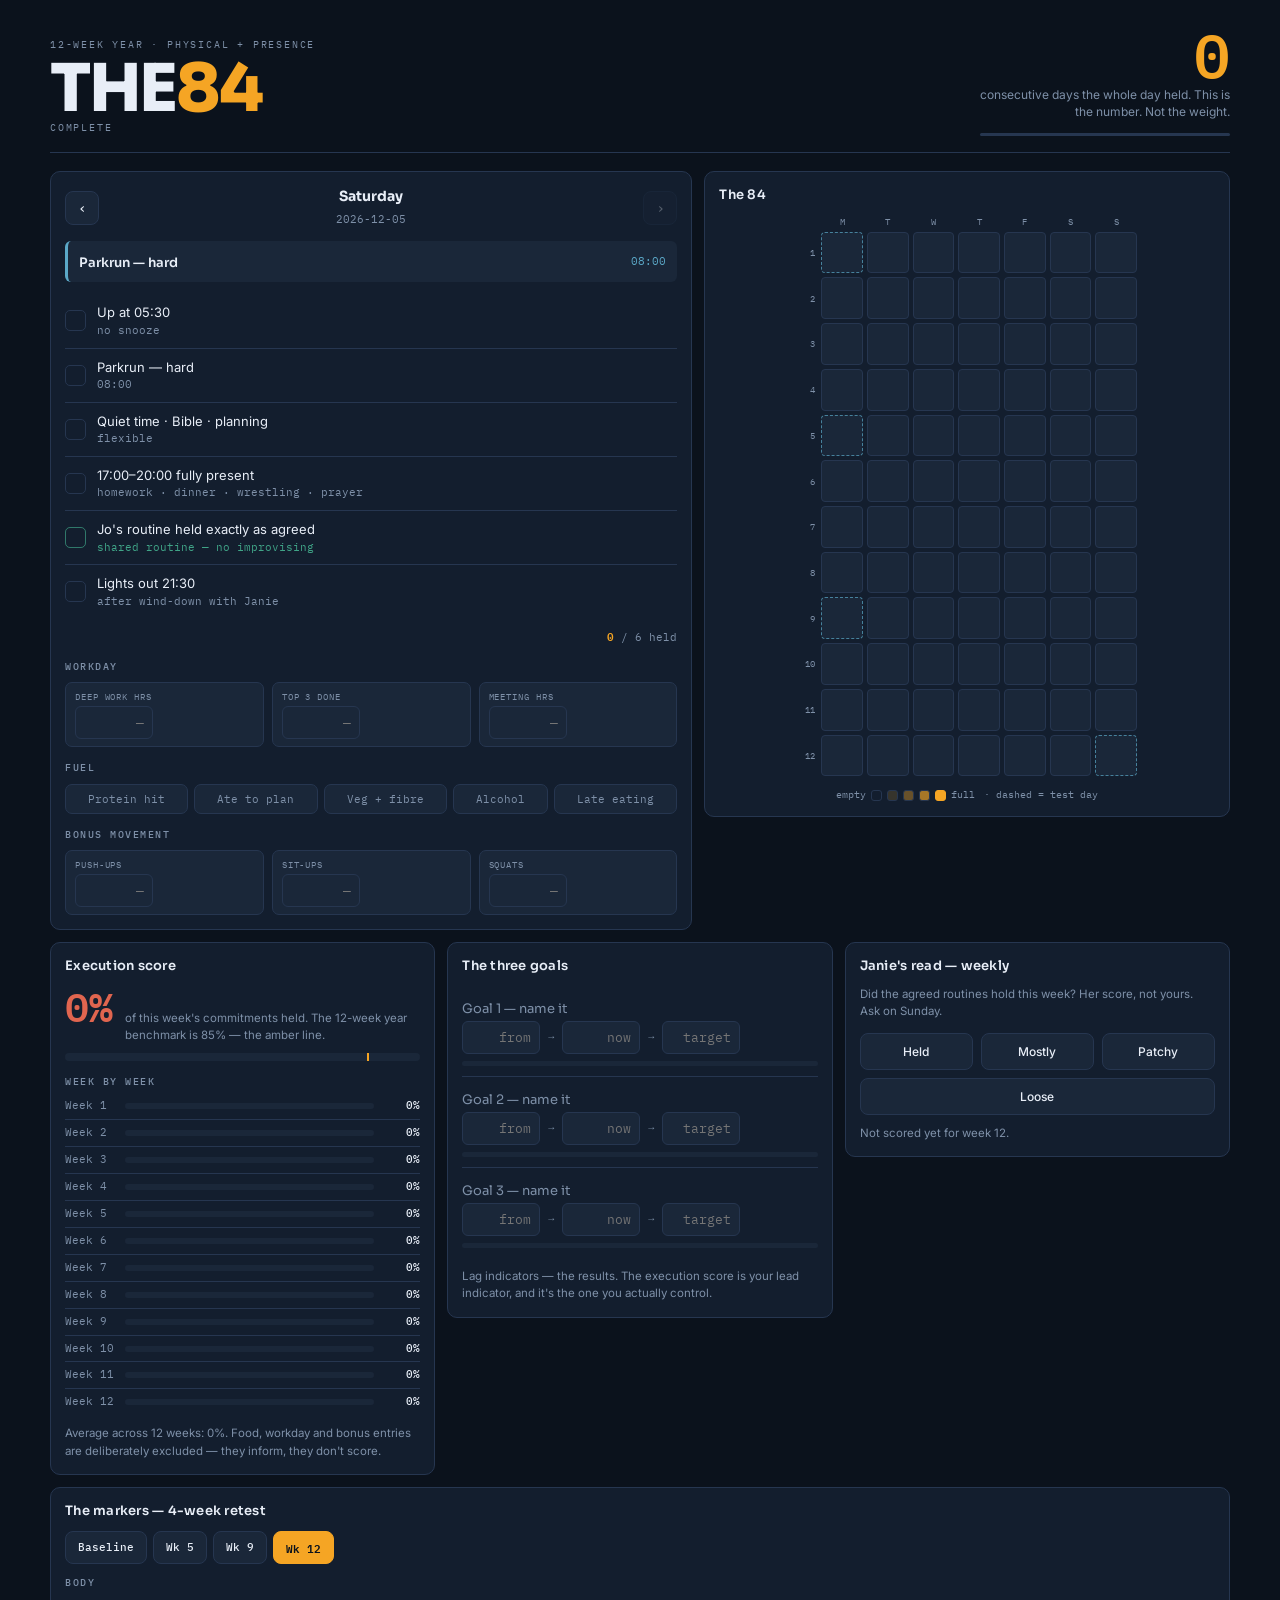
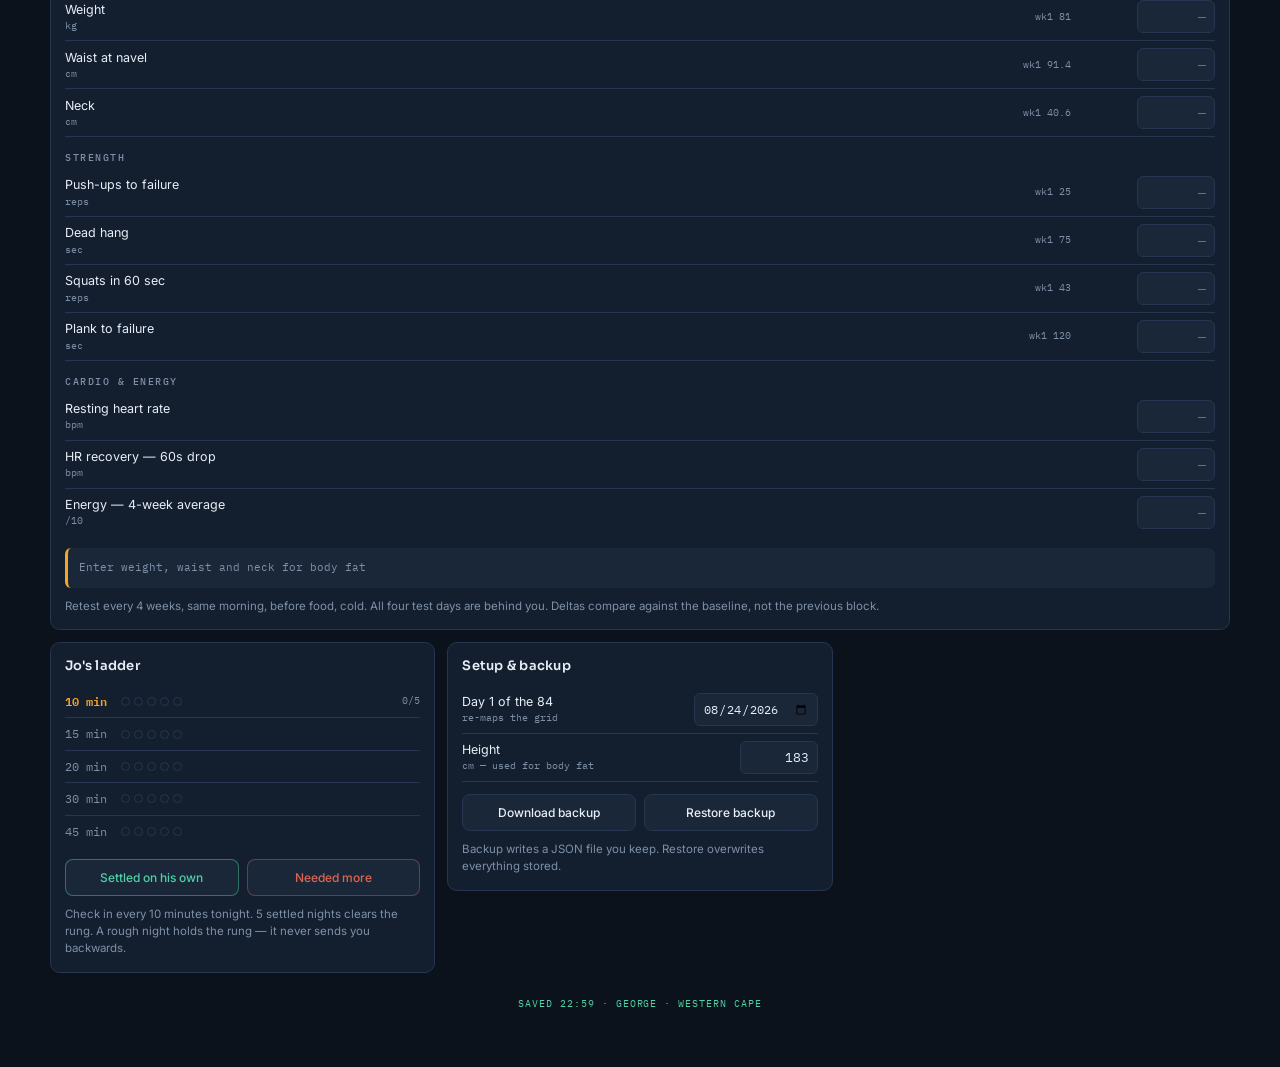
==== commit e6ae6ef5: "Rebuild the PWA from the-84-v5.html v5 is the current version: it adds the execution score, the thre" ====
--- a/index.html
+++ b/index.html
@@ -44,11 +44,9 @@
 #the84 .panel{background:var(--panel);border:1px solid var(--line);border-radius:var(--r);
   padding:14px;min-width:0}
 
-/* ---------- header (rebuilt) ---------- */
 #the84 .head{border-bottom:1px solid var(--line);padding-bottom:16px;margin-bottom:18px}
 #the84 .headL{min-width:0}
-#the84 .headR{min-width:0;width:100%;margin-top:12px;
-  border-top:1px solid var(--line);padding-top:12px}
+#the84 .headR{min-width:0;width:100%;margin-top:12px;border-top:1px solid var(--line);padding-top:12px}
 #the84 .hero{display:flex;align-items:baseline;gap:12px}
 #the84 .streakNum{font-family:'IBM Plex Mono',monospace;font-weight:600;
   font-size:clamp(42px,9vw,60px);line-height:1;color:var(--amber);flex:none}
@@ -108,6 +106,23 @@
   text-align:right;margin-top:10px}
 #the84 .tally b{color:var(--amber)}
 
+/* mini toggles + number strip */
+#the84 .strip{display:flex;gap:6px;flex-wrap:wrap;margin-top:10px}
+#the84 .tog{flex:1 1 auto;padding:7px 9px;border-radius:7px;border:1px solid var(--line);
+  background:var(--panel2);color:var(--dim);font-size:11px;cursor:pointer;
+  font-family:'IBM Plex Mono',monospace;text-align:center;white-space:nowrap}
+#the84 .tog.on{background:rgba(79,209,165,.18);border-color:var(--mint);color:var(--mint)}
+#the84 .tog.warn.on{background:rgba(224,101,79,.16);border-color:var(--clay);color:var(--clay)}
+#the84 .numstrip{display:flex;gap:8px;margin-top:8px;flex-wrap:wrap}
+#the84 .numcell{flex:1 1 80px;background:var(--panel2);border:1px solid var(--line);
+  border-radius:7px;padding:7px 9px}
+#the84 .numcell label{display:block;font-family:'IBM Plex Mono',monospace;
+  font-size:9px;letter-spacing:.1em;text-transform:uppercase;color:var(--dim);margin-bottom:3px}
+#the84 .numcell input{width:100%;background:transparent;border:none;color:var(--ink);
+  font-family:'IBM Plex Mono',monospace;font-size:15px;padding:0;text-align:left}
+#the84 .numcell input:focus{outline:none}
+#the84 .numcell:focus-within{border-color:var(--sky)}
+
 #the84 .gridBox{max-width:340px;margin:0 auto}
 #the84 .grid{display:grid;grid-template-columns:20px repeat(7,minmax(0,1fr));gap:4px;align-items:center}
 #the84 .gh{font-family:'IBM Plex Mono',monospace;font-size:9px;color:var(--dim);text-align:center}
@@ -126,6 +141,39 @@
 #the84 .legend{display:flex;align-items:center;gap:5px;margin-top:12px;justify-content:center;
   font-family:'IBM Plex Mono',monospace;font-size:9.5px;color:var(--dim);flex-wrap:wrap}
 #the84 .lk{width:11px;height:11px;border-radius:3px;border:1px solid var(--line);flex:none}
+
+/* execution score */
+#the84 .exec{display:flex;align-items:baseline;gap:12px;margin-bottom:10px}
+#the84 .execNum{font-family:'IBM Plex Mono',monospace;font-size:40px;font-weight:600;line-height:1}
+#the84 .execNum.good{color:var(--mint)} #the84 .execNum.bad{color:var(--clay)}
+#the84 .execTxt{font-size:11.5px;color:var(--dim);min-width:0}
+#the84 .bar{height:8px;background:var(--panel2);border-radius:4px;position:relative;overflow:hidden}
+#the84 .bar i{display:block;height:100%;background:var(--mint);transition:width .3s}
+#the84 .bar i.bad{background:var(--clay)}
+#the84 .bar .mark{position:absolute;top:-3px;bottom:-3px;width:2px;background:var(--amber);left:85%}
+#the84 .wkrow{display:flex;align-items:center;gap:8px;padding:5px 0;
+  border-bottom:1px solid var(--line);font-family:'IBM Plex Mono',monospace;font-size:11px}
+#the84 .wkrow:last-child{border-bottom:none}
+#the84 .wkrow span:first-child{width:52px;color:var(--dim);flex:none}
+#the84 .wkrow .wkbar{flex:1;height:6px;background:var(--panel2);border-radius:3px;overflow:hidden}
+#the84 .wkrow .wkbar i{display:block;height:100%;background:var(--mint)}
+#the84 .wkrow .wkbar i.bad{background:var(--clay)}
+#the84 .wkrow b{width:38px;text-align:right;flex:none;font-weight:500}
+
+/* goals */
+#the84 .goal{border-bottom:1px solid var(--line);padding:10px 0}
+#the84 .goal:last-of-type{border-bottom:none}
+#the84 .goal input.gname{width:100%;background:transparent;border:none;color:var(--ink);
+  font-family:'Sora',sans-serif;font-size:13px;font-weight:600;padding:0 0 4px;text-align:left}
+#the84 .goal input.gname:focus{outline:none;border-bottom:1px solid var(--sky)}
+#the84 .goal input.gname::placeholder{color:var(--dim);font-weight:400}
+#the84 .gnums{display:flex;gap:8px;align-items:center}
+#the84 .gnums input{flex:1;background:var(--panel2);border:1px solid var(--line);
+  color:var(--ink);border-radius:6px;padding:5px 8px;font-size:12px;
+  font-family:'IBM Plex Mono',monospace;text-align:left;width:auto}
+#the84 .gnums span{font-family:'IBM Plex Mono',monospace;font-size:10px;color:var(--dim);flex:none}
+#the84 .gbar{height:5px;background:var(--panel2);border-radius:3px;margin-top:7px;overflow:hidden}
+#the84 .gbar i{display:block;height:100%;background:var(--amber)}
 
 #the84 .rung{display:flex;align-items:center;gap:10px;padding:7px 0;border-bottom:1px solid var(--line)}
 #the84 .rung:last-of-type{border-bottom:none}
@@ -225,6 +273,13 @@
       <div class="train"><div><b id="trainWhat">—</b></div><i id="trainWhen">—</i></div>
       <div id="checks"></div>
       <div class="tally" id="tally"></div>
+
+      <h3>Workday</h3>
+      <div class="numstrip" id="work"></div>
+      <h3>Fuel</h3>
+      <div class="strip" id="fuel"></div>
+      <h3>Bonus movement</h3>
+      <div class="numstrip" id="bonus"></div>
     </div>
 
     <div class="panel">
@@ -245,6 +300,31 @@
   </div>
 
   <div class="cols rest">
+    <div class="panel">
+      <h2>Execution score</h2>
+      <div class="exec">
+        <div class="execNum" id="execNum">—</div>
+        <div class="execTxt">of this week's commitments held. The 12-week year benchmark is 85% — the amber line.</div>
+      </div>
+      <div class="bar"><i id="execBar" style="width:0%"></i><div class="mark"></div></div>
+      <h3>Week by week</h3>
+      <div id="weeks"></div>
+      <div class="note" id="execNote"></div>
+    </div>
+
+    <div class="panel">
+      <h2>The three goals</h2>
+      <div id="goals"></div>
+      <div class="note">Lag indicators — the results. The execution score is your lead indicator, and it's the one you actually control.</div>
+    </div>
+
+    <div class="panel">
+      <h2>Janie's read — weekly</h2>
+      <div class="note" style="margin:0 0 10px">Did the agreed routines hold this week? Her score, not yours. Ask on Sunday.</div>
+      <div class="btnrow" id="janie"></div>
+      <div class="note" id="janieNote"></div>
+    </div>
+
     <div class="panel" style="grid-column:1/-1">
       <h2>The markers — 4-week retest</h2>
       <div class="blocks" id="blocks"></div>
@@ -261,13 +341,6 @@
         <button class="btn bad" id="joBad">Needed more</button>
       </div>
       <div class="note" id="joNote"></div>
-    </div>
-
-    <div class="panel">
-      <h2>Janie's read — weekly</h2>
-      <div class="note" style="margin:0 0 10px">Did the agreed routines hold this week? Her score, not yours. Ask on Sunday.</div>
-      <div class="btnrow" id="janie"></div>
-      <div class="note" id="janieNote"></div>
     </div>
 
     <div class="panel">
@@ -285,7 +358,7 @@
     </div>
   </div>
 
-  <div class="foot">GEORGE · WESTERN CAPE · 05:30</div>
+  <div class="foot" id="foot">GEORGE · WESTERN CAPE · 05:30</div>
   <div class="toast" id="toast"></div>
 </div></div>
 
@@ -305,28 +378,29 @@
 };
 const DN=['Sunday','Monday','Tuesday','Wednesday','Thursday','Friday','Saturday'];
 
-const BODY=[
-  {k:'weight',l:'Weight',u:'kg',good:'down'},
+const BODY=[{k:'weight',l:'Weight',u:'kg',good:'down'},
   {k:'waist',l:'Waist at navel',u:'cm',good:'down'},
-  {k:'neck',l:'Neck',u:'cm',good:'none'}
-];
-const STRENGTH=[
-  {k:'push',l:'Push-ups to failure',u:'reps',good:'up'},
+  {k:'neck',l:'Neck',u:'cm',good:'none'}];
+const STRENGTH=[{k:'push',l:'Push-ups to failure',u:'reps',good:'up'},
   {k:'hang',l:'Dead hang',u:'sec',good:'up'},
   {k:'squat60',l:'Squats in 60 sec',u:'reps',good:'up'},
-  {k:'plank',l:'Plank to failure',u:'sec',good:'up'}
-];
-const CARDIO=[
-  {k:'rhr',l:'Resting heart rate',u:'bpm',good:'down'},
+  {k:'plank',l:'Plank to failure',u:'sec',good:'up'}];
+const CARDIO=[{k:'rhr',l:'Resting heart rate',u:'bpm',good:'down'},
   {k:'hrr',l:'HR recovery — 60s drop',u:'bpm',good:'up'},
-  {k:'energy',l:'Energy — 4-week average',u:'/10',good:'up'}
-];
+  {k:'energy',l:'Energy — 4-week average',u:'/10',good:'up'}];
+
+const WORK=[{k:'deep',l:'Deep work hrs'},{k:'top3',l:'Top 3 done'},{k:'meet',l:'Meeting hrs'}];
+const FUEL=[{k:'protein',l:'Protein hit'},{k:'plan',l:'Ate to plan'},{k:'veg',l:'Veg + fibre'},
+            {k:'booze',l:'Alcohol',warn:true},{k:'late',l:'Late eating',warn:true}];
+const BONUS=[{k:'bpush',l:'Push-ups'},{k:'bsit',l:'Sit-ups'},{k:'bsquat',l:'Squats'}];
+
 const RUNGS=[10,15,20,30,45], NIGHTS=5;
-const OFFSETS=[0,28,56,83];               // final test lands on day 84, inside the grid
+const OFFSETS=[0,28,56,83];
 const LABELS=['Baseline','Wk 5','Wk 9','Wk 12'];
 const SEED={b1:{date:'2026-08-24',weight:81,waist:91.4,neck:40.6,push:25,hang:75,squat60:43,plank:120}};
 
-let S={start:'2026-08-24',height:183,days:{},jo:{rung:0,nights:0,log:{}},janie:{},tests:null};
+let S={start:'2026-08-24',height:183,days:{},jo:{rung:0,nights:0,log:{}},janie:{},
+       tests:null,goals:[{},{},{}]};
 let cur=iso(new Date()), blk=null;
 
 function iso(d){return d.getFullYear()+'-'+String(d.getMonth()+1).padStart(2,'0')+'-'+String(d.getDate()).padStart(2,'0')}
@@ -334,15 +408,12 @@
 function addDays(s,n){const d=parse(s);d.setDate(d.getDate()+n);return iso(d)}
 function dayIndex(s){return Math.round((parse(s)-parse(S.start))/86400000)}
 function testDay(n){return addDays(S.start,OFFSETS[n-1])}
-function num(v){                            // accepts 91,4 and 91.4
-  if(v===''||v==null)return null;
-  const n=parseFloat(String(v).replace(',','.'));
-  return isNaN(n)?null:n;
-}
+function num(v){if(v===''||v==null)return null;
+  const n=parseFloat(String(v).replace(',','.'));return isNaN(n)?null:n}
 
 function bodyFat(t){
   if(!t||t.waist==null||t.neck==null||!S.height)return null;
-  const d=t.waist-t.neck; if(d<=0)return null;
+  const d=t.waist-t.neck;if(d<=0)return null;
   const v=495/(1.0324-0.19077*Math.log10(d)+0.15456*Math.log10(S.height))-450;
   return (v>0&&v<60)?v:null;
 }
@@ -362,17 +433,32 @@
 function toast(m){const t=$('toast');t.textContent=m;t.classList.add('show');
   setTimeout(()=>t.classList.remove('show'),1900)}
 
+function stamp(msg,bad){
+  const f=$('foot');if(!f)return;
+  const t=new Date();
+  const hm=String(t.getHours()).padStart(2,'0')+':'+String(t.getMinutes()).padStart(2,'0');
+  f.textContent=msg+' '+hm+' · GEORGE · WESTERN CAPE';
+  f.style.color=bad?'var(--clay)':'var(--mint)';
+}
+
 function load(){
-  try{const raw=localStorage.getItem(KEY);if(raw)S=Object.assign(S,JSON.parse(raw))}catch(e){}
-  if(!S.tests||!S.tests.b1){S.tests=Object.assign({},SEED,S.tests||{});save()}
+  let found=false;
+  try{const raw=localStorage.getItem(KEY);
+    if(raw){S=Object.assign(S,JSON.parse(raw));found=true}}catch(e){}
+  if(!S.tests||!S.tests.b1)S.tests=Object.assign({},SEED,S.tests||{});
+  if(!Array.isArray(S.goals)||S.goals.length<3)S.goals=[{},{},{}];
+  const n=Object.keys(S.days||{}).length;
+  if(found)stamp('LOADED '+n+' DAY'+(n===1?'':'S')+' ·',false);
+  save();
 }
 let tmr;
-function write(){
-  try{localStorage.setItem(KEY,JSON.stringify(S))}
-  catch(e){toast('Could not save — this session only')}}
+function write(quiet){
+  try{localStorage.setItem(KEY,JSON.stringify(S));stamp('SAVED',false)}
+  catch(e){stamp('NOT SAVED ·',true);if(!quiet)toast('Could not save — this session only')}}
 function save(){clearTimeout(tmr);tmr=setTimeout(()=>{tmr=null;write()},400)}
-// A home-screen app can be suspended before the 400ms timer fires; flush first.
-function flush(){if(tmr){clearTimeout(tmr);tmr=null;write()}}
+// A home-screen app can be suspended before the 400ms timer fires. Flush the
+// pending write first, quietly — a toast is pointless on a page going away.
+function flush(){if(tmr){clearTimeout(tmr);tmr=null;write(true)}}
 document.addEventListener('visibilitychange',()=>{if(document.visibilityState==='hidden')flush()});
 window.addEventListener('pagehide',flush);
 
@@ -382,32 +468,41 @@
   if(dayScore(d).n<dayScore(d).of)d=addDays(d,-1);
   for(;;){const s=dayScore(d);if(s.n>0&&s.n===s.of){n++;d=addDays(d,-1)}else break}return n}
 
+function weekScore(w){                    // w = 1..12
+  const today=iso(new Date());let held=0,poss=0;
+  for(let i=0;i<7;i++){
+    const d=addDays(S.start,(w-1)*7+i);
+    if(d>today)continue;
+    const s=dayScore(d);held+=s.n;poss+=s.of;
+  }
+  return poss?{pct:Math.round(held/poss*100),poss:poss}:null;
+}
+function ext(d){const r=S.days[d]||{};return r.x||{}}
+function setExt(d,k,v){S.days[d]=S.days[d]||{};S.days[d].x=S.days[d].x||{};
+  S.days[d].x[k]=v;save()}
+
 function metricRows(host,list,b,base){
   list.forEach(x=>{
     const row=document.createElement('div');row.className='mrow';
-    const bv=base?base[x.k]:null, v=b?b[x.k]:null;
-    let dl='',cl='';
+    const bv=base?base[x.k]:null,v=b?b[x.k]:null;let dl='',cl='';
     if(bv!=null&&v!=null&&blk>1&&x.good!=='none'){
       const d=Math.round((v-bv)*10)/10;
-      if(d!==0){dl=(d>0?'+':'')+d;cl=((d>0)===(x.good==='up'))?'up':'dn'}
-    }
+      if(d!==0){dl=(d>0?'+':'')+d;cl=((d>0)===(x.good==='up'))?'up':'dn'}}
     row.innerHTML='<div class="mlbl">'+x.l+'<em>'+x.u+'</em></div>'+
       '<div class="base">'+(blk>1&&bv!=null?'wk1 '+bv:'')+'</div>'+
       '<div class="delta '+cl+'">'+dl+'</div>';
-    const inp=document.createElement('input');
-    inp.type='text';inp.inputMode='decimal';
+    const inp=document.createElement('input');inp.type='text';inp.inputMode='decimal';
     inp.setAttribute('aria-label',x.l);inp.value=v!=null?v:'';inp.placeholder='—';
-    inp.onchange=()=>{
-      S.tests['b'+blk]=S.tests['b'+blk]||{date:testDay(blk)};
-      S.tests['b'+blk][x.k]=num(inp.value);
-      save();render()};
+    inp.onchange=()=>{S.tests['b'+blk]=S.tests['b'+blk]||{date:testDay(blk)};
+      S.tests['b'+blk][x.k]=num(inp.value);save();render()};
     row.appendChild(inp);host.appendChild(row);
   });
 }
 
 function render(){
-  const idx=dayIndex(cur),wk=Math.max(1,Math.floor(idx/7)+1);
+  const idx=dayIndex(cur),wk=Math.max(1,Math.min(12,Math.floor(idx/7)+1));
   const todayIdx=dayIndex(iso(new Date()));
+  const curWk=Math.max(1,Math.min(12,Math.floor(todayIdx/7)+1));
   if(blk===null)blk=Math.min(4,Math.max(1,Math.floor(todayIdx/28)+1));
 
   $('subhead').textContent = idx<0?'Starts '+S.start
@@ -434,6 +529,36 @@
     box.appendChild(el);
   });
   const sc=dayScore(cur);$('tally').innerHTML='<b>'+sc.n+'</b> / '+sc.of+' held';
+
+  const X=ext(cur);
+  const wbox=$('work');wbox.innerHTML='';
+  WORK.forEach(f=>{
+    const c=document.createElement('div');c.className='numcell';
+    c.innerHTML='<label>'+f.l+'</label>';
+    const i=document.createElement('input');i.type='text';i.inputMode='decimal';
+    i.placeholder='—';i.value=X[f.k]!=null?X[f.k]:'';
+    i.setAttribute('aria-label',f.l);
+    i.onchange=()=>setExt(cur,f.k,num(i.value));
+    c.appendChild(i);wbox.appendChild(c);
+  });
+  const fbox=$('fuel');fbox.innerHTML='';
+  FUEL.forEach(f=>{
+    const b=document.createElement('button');
+    b.className='tog'+(f.warn?' warn':'')+(X[f.k]?' on':'');
+    b.textContent=f.l;
+    b.onclick=()=>{setExt(cur,f.k,!X[f.k]);render()};
+    fbox.appendChild(b);
+  });
+  const bbox=$('bonus');bbox.innerHTML='';
+  BONUS.forEach(f=>{
+    const c=document.createElement('div');c.className='numcell';
+    c.innerHTML='<label>'+f.l+'</label>';
+    const i=document.createElement('input');i.type='text';i.inputMode='numeric';
+    i.placeholder='—';i.value=X[f.k]!=null?X[f.k]:'';
+    i.setAttribute('aria-label','Bonus '+f.l);
+    i.onchange=()=>setExt(cur,f.k,num(i.value));
+    c.appendChild(i);bbox.appendChild(c);
+  });
 
   const g=$('grid');g.innerHTML='';
   g.appendChild(Object.assign(document.createElement('div'),{className:'gh'}));
@@ -456,13 +581,67 @@
     }
   }
 
+  // execution
+  const ws=weekScore(curWk);
+  const en=$('execNum');
+  if(ws){en.textContent=ws.pct+'%';en.className='execNum '+(ws.pct>=85?'good':'bad');
+    const bi=$('execBar');bi.style.width=Math.min(100,ws.pct)+'%';
+    bi.className=ws.pct>=85?'':'bad';}
+  else{en.textContent='—';en.className='execNum';$('execBar').style.width='0%'}
+  const wl=$('weeks');wl.innerHTML='';
+  let tot=0,cnt=0;
+  for(let w=1;w<=12;w++){
+    const s=weekScore(w);if(!s)continue;
+    tot+=s.pct;cnt++;
+    const r=document.createElement('div');r.className='wkrow';
+    r.innerHTML='<span>Week '+w+'</span><div class="wkbar"><i class="'+
+      (s.pct>=85?'':'bad')+'" style="width:'+Math.min(100,s.pct)+'%"></i></div><b>'+s.pct+'%</b>';
+    wl.appendChild(r);
+  }
+  $('execNote').textContent = cnt
+    ? 'Average across '+cnt+' week'+(cnt>1?'s':'')+': '+Math.round(tot/cnt)+'%. '+
+      'Food, workday and bonus entries are deliberately excluded — they inform, they don\'t score.'
+    : 'No completed days yet.';
+
+  // goals
+  const gl=$('goals');gl.innerHTML='';
+  S.goals.forEach((G,i)=>{
+    const el=document.createElement('div');el.className='goal';
+    const nm=document.createElement('input');nm.className='gname';nm.type='text';
+    nm.placeholder='Goal '+(i+1)+' — name it';nm.value=G.name||'';
+    nm.setAttribute('aria-label','Goal '+(i+1)+' name');
+    nm.onchange=()=>{S.goals[i].name=nm.value;save()};
+    el.appendChild(nm);
+    const row=document.createElement('div');row.className='gnums';
+    const from=document.createElement('input');from.type='text';from.placeholder='from';
+    from.value=G.from||'';from.setAttribute('aria-label','Goal '+(i+1)+' start');
+    from.onchange=()=>{S.goals[i].from=from.value;save();render()};
+    const now=document.createElement('input');now.type='text';now.placeholder='now';
+    now.value=G.now||'';now.setAttribute('aria-label','Goal '+(i+1)+' current');
+    now.onchange=()=>{S.goals[i].now=now.value;save();render()};
+    const to=document.createElement('input');to.type='text';to.placeholder='target';
+    to.value=G.to||'';to.setAttribute('aria-label','Goal '+(i+1)+' target');
+    to.onchange=()=>{S.goals[i].to=to.value;save();render()};
+    row.appendChild(from);
+    row.appendChild(Object.assign(document.createElement('span'),{textContent:'→'}));
+    row.appendChild(now);
+    row.appendChild(Object.assign(document.createElement('span'),{textContent:'→'}));
+    row.appendChild(to);
+    el.appendChild(row);
+    const f=num(G.from),n=num(G.now),t=num(G.to);
+    const bar=document.createElement('div');bar.className='gbar';
+    let pct=0;
+    if(f!=null&&n!=null&&t!=null&&t!==f)pct=Math.max(0,Math.min(100,(n-f)/(t-f)*100));
+    bar.innerHTML='<i style="width:'+pct+'%"></i>';
+    el.appendChild(bar);gl.appendChild(el);
+  });
+
+  // markers
   const bb=$('blocks');bb.innerHTML='';
-  [1,2,3,4].forEach(n=>{
-    const b=document.createElement('button');
+  [1,2,3,4].forEach(n=>{const b=document.createElement('button');
     b.className='btn sm'+(blk===n?' on':'');b.textContent=LABELS[n-1];
-    b.onclick=()=>{blk=n;render()};bb.appendChild(b);
-  });
-  const base=S.tests.b1||{}, B=S.tests['b'+blk]||{};
+    b.onclick=()=>{blk=n;render()};bb.appendChild(b)});
+  const base=S.tests.b1||{},B=S.tests['b'+blk]||{};
   const m=$('metrics');m.innerHTML='';
   const hA=document.createElement('h3');hA.textContent='Body';m.appendChild(hA);
   metricRows(m,BODY,B,base);
@@ -471,10 +650,9 @@
   const hC=document.createElement('h3');hC.textContent='Cardio & energy';m.appendChild(hC);
   metricRows(m,CARDIO,B,base);
 
-  const bf=bodyFat(B), bf0=bodyFat(base), c=$('calc');
+  const bf=bodyFat(B),bf0=bodyFat(base),c=$('calc');
   if(bf!=null&&B.weight!=null){
-    const fat=B.weight*bf/100, lean=B.weight-fat;
-    let d='';
+    const fat=B.weight*bf/100,lean=B.weight-fat;let d='';
     if(bf0!=null&&blk>1){const dd=Math.round((bf-bf0)*10)/10;
       if(dd!==0)d=' <span class="'+(dd<0?'up':'dn')+'">'+(dd>0?'+':'')+dd+'</span>'}
     c.innerHTML='<div class="calcRow"><span>Body fat — Navy estimate</span><b class="amb">'+bf.toFixed(1)+'%'+d+'</b></div>'+
@@ -496,20 +674,19 @@
       pips+='<span class="pip'+(on?' on':'')+'"></span>'}
     el.innerHTML='<div class="rungN">'+mm+' min</div><div class="pips">'+pips+'</div>'+
       '<div class="rungS">'+(i<S.jo.rung?'cleared':i===S.jo.rung?S.jo.nights+'/'+NIGHTS:'')+'</div>';
-    L.appendChild(el);
-  });
+    L.appendChild(el)});
   $('joNote').textContent = S.jo.rung>=RUNGS.length
     ? 'Ladder complete. He goes down on his own. You sleep in your own bed.'
     : 'Check in every '+RUNGS[S.jo.rung]+' minutes tonight. '+NIGHTS+' settled nights clears the rung. A rough night holds the rung — it never sends you backwards.';
 
-  const jw='w'+wk,jv=S.janie[jw]||0,jb=$('janie');jb.innerHTML='';
+  const jw='w'+curWk,jv=S.janie[jw]||0,jb=$('janie');jb.innerHTML='';
   [['Held',5],['Mostly',4],['Patchy',2],['Loose',1]].forEach(([l,v])=>{
     const b=document.createElement('button');b.className='btn'+(jv===v?' on':'');b.textContent=l;
     b.onclick=()=>{S.janie[jw]=(jv===v?0:v);save();render()};jb.appendChild(b)});
   const s2=Object.values(S.janie).filter(x=>x>0);
   $('janieNote').textContent = s2.length
     ? 'Weeks scored: '+s2.length+' · average '+(s2.reduce((a,b)=>a+b,0)/s2.length).toFixed(1)+'/5'
-    : 'Not scored yet for week '+wk+'.';
+    : 'Not scored yet for week '+curWk+'.';
 
   $('startDate').value=S.start;
   $('height').value=S.height||'';
